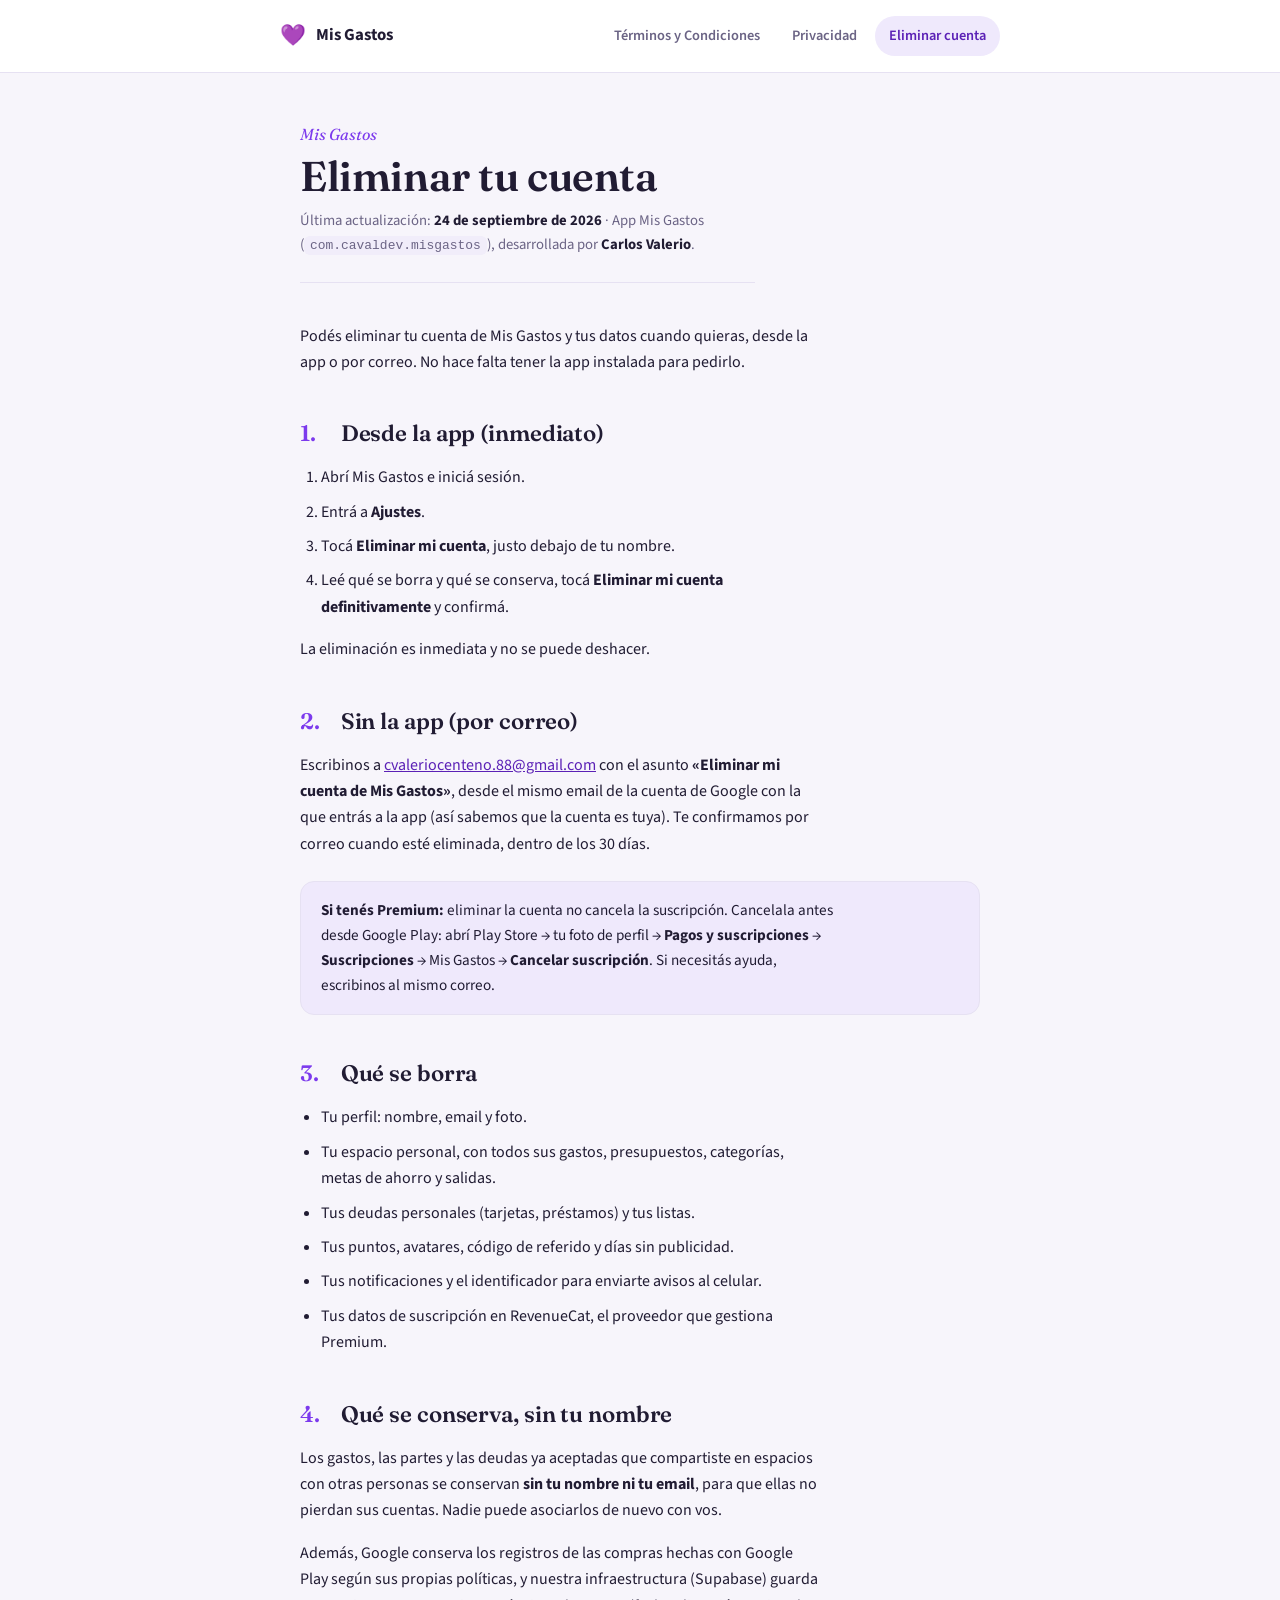
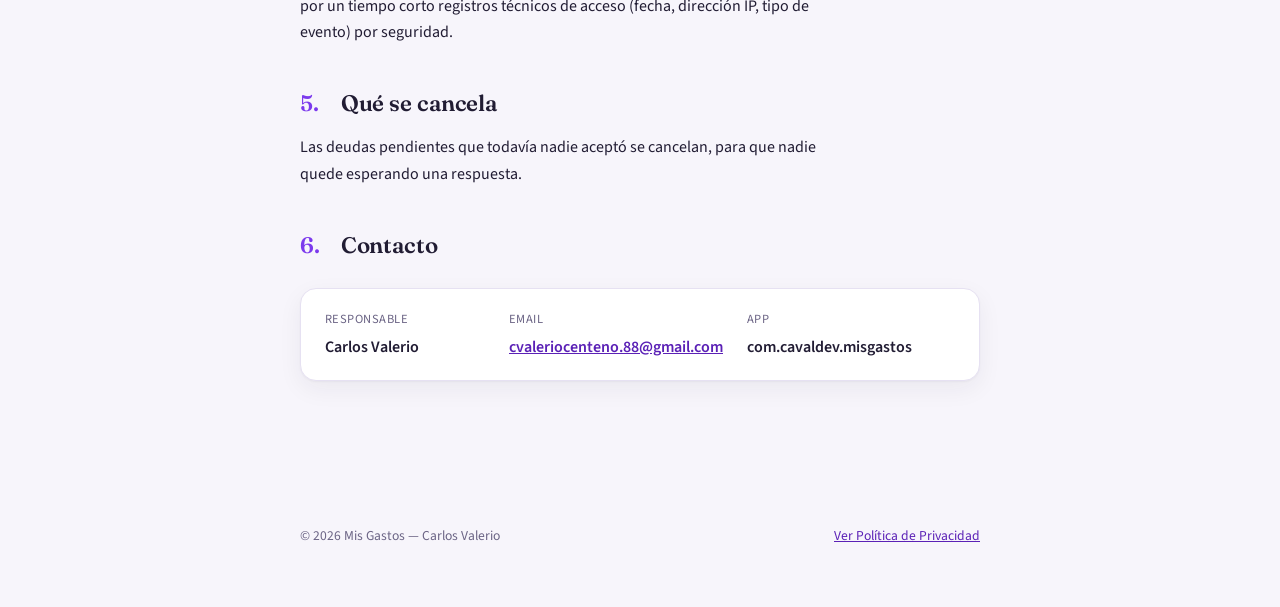
==== eliminar-cuenta.html @ 28608cf5 "docs: página para eliminar la cuenta y política de privacidad actualizada Nueva página eliminar-cuen" ====
<!doctype html>
<html lang="es">
<head>
<meta charset="utf-8">
<meta name="viewport" content="width=device-width, initial-scale=1">
<title>Eliminar tu cuenta — Mis Gastos</title>
<meta name="description" content="Cómo eliminar tu cuenta de la app Mis Gastos (Carlos Valerio) y qué pasa con tus datos: desde la app o por correo, sin reinstalarla.">
<link rel="icon" href="data:image/svg+xml,<svg xmlns=%22http://www.w3.org/2000/svg%22 viewBox=%220 0 100 100%22><text y=%22.9em%22 font-size=%2290%22>💜</text></svg>">
<link rel="preconnect" href="https://fonts.googleapis.com">
<link rel="preconnect" href="https://fonts.gstatic.com" crossorigin>
<link href="https://fonts.googleapis.com/css2?family=Fraunces:ital,wght@0,500;0,600;1,500&family=Source+Sans+3:wght@400;600;700&display=swap" rel="stylesheet">
<link rel="stylesheet" href="styles.css">
</head>
<body>

<div class="topbar">
  <a class="brand" href="index.html"><span class="brand-mark">💜</span> Mis Gastos</a>
  <nav class="topnav" aria-label="Documentos legales">
    <a href="terminos.html">Términos y Condiciones</a>
    <a href="privacidad.html">Privacidad</a>
    <a href="eliminar-cuenta.html" aria-current="page">Eliminar cuenta</a>
  </nav>
</div>

<main>
  <p class="eyebrow">Mis Gastos</p>
  <h1>Eliminar tu cuenta</h1>
  <p class="meta">Última actualización: <strong>24 de septiembre de 2026</strong> · App Mis Gastos (<code>com.cavaldev.misgastos</code>), desarrollada por <strong>Carlos Valerio</strong>.</p>

  <p>Podés eliminar tu cuenta de Mis Gastos y tus datos cuando quieras, desde la app o por correo. No hace falta tener la app instalada para pedirlo.</p>

  <h2><span class="num">1.</span> Desde la app (inmediato)</h2>
  <ol>
    <li>Abrí Mis Gastos e iniciá sesión.</li>
    <li>Entrá a <strong>Ajustes</strong>.</li>
    <li>Tocá <strong>Eliminar mi cuenta</strong>, justo debajo de tu nombre.</li>
    <li>Leé qué se borra y qué se conserva, tocá <strong>Eliminar mi cuenta definitivamente</strong> y confirmá.</li>
  </ol>
  <p>La eliminación es inmediata y no se puede deshacer.</p>

  <h2><span class="num">2.</span> Sin la app (por correo)</h2>
  <p>Escribinos a <a href="mailto:cvaleriocenteno.88@gmail.com?subject=Eliminar%20mi%20cuenta%20de%20Mis%20Gastos">cvaleriocenteno.88@gmail.com</a> con el asunto <strong>«Eliminar mi cuenta de Mis Gastos»</strong>, desde el mismo email de la cuenta de Google con la que entrás a la app (así sabemos que la cuenta es tuya). Te confirmamos por correo cuando esté eliminada, dentro de los 30 días.</p>

  <div class="callout">
    <p><strong>Si tenés Premium:</strong> eliminar la cuenta no cancela la suscripción. Cancelala antes desde Google Play: abrí Play Store → tu foto de perfil → <strong>Pagos y suscripciones</strong> → <strong>Suscripciones</strong> → Mis Gastos → <strong>Cancelar suscripción</strong>. Si necesitás ayuda, escribinos al mismo correo.</p>
  </div>

  <h2><span class="num">3.</span> Qué se borra</h2>
  <ul>
    <li>Tu perfil: nombre, email y foto.</li>
    <li>Tu espacio personal, con todos sus gastos, presupuestos, categorías, metas de ahorro y salidas.</li>
    <li>Tus deudas personales (tarjetas, préstamos) y tus listas.</li>
    <li>Tus puntos, avatares, código de referido y días sin publicidad.</li>
    <li>Tus notificaciones y el identificador para enviarte avisos al celular.</li>
    <li>Tus datos de suscripción en RevenueCat, el proveedor que gestiona Premium.</li>
  </ul>

  <h2><span class="num">4.</span> Qué se conserva, sin tu nombre</h2>
  <p>Los gastos, las partes y las deudas ya aceptadas que compartiste en espacios con otras personas se conservan <strong>sin tu nombre ni tu email</strong>, para que ellas no pierdan sus cuentas. Nadie puede asociarlos de nuevo con vos.</p>
  <p>Además, Google conserva los registros de las compras hechas con Google Play según sus propias políticas, y nuestra infraestructura (Supabase) guarda por un tiempo corto registros técnicos de acceso (fecha, dirección IP, tipo de evento) por seguridad.</p>

  <h2><span class="num">5.</span> Qué se cancela</h2>
  <p>Las deudas pendientes que todavía nadie aceptó se cancelan, para que nadie quede esperando una respuesta.</p>

  <h2><span class="num">6.</span> Contacto</h2>
  <div class="contact-card">
    <div>
      <div class="label">Responsable</div>
      <div class="value">Carlos Valerio</div>
    </div>
    <div>
      <div class="label">Email</div>
      <div class="value"><a href="mailto:cvaleriocenteno.88@gmail.com">cvaleriocenteno.88@gmail.com</a></div>
    </div>
    <div>
      <div class="label">App</div>
      <div class="value">com.cavaldev.misgastos</div>
    </div>
  </div>
</main>

<footer>
  <span>© 2026 Mis Gastos — Carlos Valerio</span>
  <span><a href="privacidad.html">Ver Política de Privacidad</a></span>
</footer>

</body>
</html>
---- styles.css ----
:root {
  --bg: #f7f5fb;
  --surface: #ffffff;
  --border: #e6e1f2;
  --text: #211c33;
  --text-muted: #6b6485;
  --accent: #7c3aed;
  --accent-strong: #5b21b6;
  --accent-soft: #efe9fc;
  --code-bg: #f1edfa;
  --shadow: 0 1px 2px rgba(33, 28, 51, 0.04), 0 8px 24px rgba(33, 28, 51, 0.06);
}

@media (prefers-color-scheme: dark) {
  :root {
    --bg: #0f0d1a;
    --surface: #16132a;
    --border: #2a2447;
    --text: #f5f3ff;
    --text-muted: #9d94c0;
    --accent: #a78bfa;
    --accent-strong: #c4b5fd;
    --accent-soft: rgba(167, 139, 250, 0.14);
    --code-bg: #1d1934;
    --shadow: 0 1px 2px rgba(0, 0, 0, 0.2), 0 8px 28px rgba(0, 0, 0, 0.35);
  }
}

* {
  box-sizing: border-box;
}

html {
  color-scheme: light dark;
}

body {
  margin: 0;
  background: var(--bg);
  color: var(--text);
  font-family: "Source Sans 3", -apple-system, BlinkMacSystemFont, "Segoe UI", sans-serif;
  font-size: 16px;
  line-height: 1.65;
  -webkit-font-smoothing: antialiased;
}

.topbar {
  display: flex;
  align-items: center;
  justify-content: space-between;
  gap: 12px;
  padding: 16px max(20px, calc((100% - 720px) / 2));
  border-bottom: 1px solid var(--border);
  background: var(--surface);
}

.brand {
  display: flex;
  align-items: center;
  gap: 10px;
  font-weight: 700;
  font-size: 1.05rem;
  text-decoration: none;
  color: var(--text);
}

.brand-mark {
  font-size: 1.3rem;
}

.topnav {
  display: flex;
  gap: 4px;
}

.topnav a {
  padding: 8px 14px;
  border-radius: 999px;
  font-size: 0.9rem;
  font-weight: 600;
  text-decoration: none;
  color: var(--text-muted);
}

.topnav a[aria-current="page"],
.topnav a:hover {
  background: var(--accent-soft);
  color: var(--accent-strong);
}

main {
  max-width: 720px;
  margin: 0 auto;
  padding: 48px 20px 96px;
}

.eyebrow {
  display: inline-block;
  font-family: "Fraunces", Georgia, serif;
  font-style: italic;
  color: var(--accent);
  font-size: 1rem;
  margin: 0 0 6px;
}

h1 {
  font-family: "Fraunces", Georgia, serif;
  font-weight: 600;
  font-size: clamp(2rem, 5vw, 2.6rem);
  line-height: 1.15;
  letter-spacing: -0.01em;
  margin: 0 0 8px;
  text-wrap: balance;
}

.meta {
  color: var(--text-muted);
  font-size: 0.92rem;
  margin: 0 0 40px;
  padding-bottom: 24px;
  border-bottom: 1px solid var(--border);
}

.meta strong {
  color: var(--text);
}

h2 {
  font-family: "Fraunces", Georgia, serif;
  font-weight: 600;
  font-size: 1.4rem;
  margin: 40px 0 12px;
  letter-spacing: -0.005em;
}

h2 .num {
  display: inline-block;
  min-width: 1.6em;
  color: var(--accent);
  font-variant-numeric: tabular-nums;
}

p {
  margin: 0 0 16px;
  max-width: 65ch;
}

ul, ol {
  margin: 0 0 16px;
  padding-left: 1.3em;
}

li {
  margin-bottom: 8px;
  max-width: 62ch;
}

a {
  color: var(--accent-strong);
}

strong {
  color: var(--text);
}

.callout {
  background: var(--accent-soft);
  border: 1px solid var(--border);
  border-radius: 14px;
  padding: 16px 20px;
  margin: 24px 0;
  font-size: 0.95rem;
}

.callout p:last-child {
  margin-bottom: 0;
}

code {
  background: var(--code-bg);
  padding: 2px 6px;
  border-radius: 6px;
  font-size: 0.88em;
}

table {
  width: 100%;
  border-collapse: collapse;
  margin: 8px 0 24px;
  font-size: 0.92rem;
}

th, td {
  text-align: left;
  padding: 10px 12px;
  border-bottom: 1px solid var(--border);
  vertical-align: top;
}

th {
  color: var(--text-muted);
  font-weight: 600;
  font-size: 0.82rem;
  text-transform: uppercase;
  letter-spacing: 0.03em;
}

.contact-card {
  display: flex;
  flex-wrap: wrap;
  gap: 24px;
  background: var(--surface);
  border: 1px solid var(--border);
  border-radius: 16px;
  padding: 20px 24px;
  margin: 24px 0;
  box-shadow: var(--shadow);
}

.contact-card div {
  min-width: 160px;
}

.contact-card .label {
  font-size: 0.78rem;
  text-transform: uppercase;
  letter-spacing: 0.04em;
  color: var(--text-muted);
  margin-bottom: 4px;
}

.contact-card .value {
  font-weight: 600;
}

footer {
  max-width: 720px;
  margin: 0 auto;
  padding: 24px 20px 60px;
  color: var(--text-muted);
  font-size: 0.85rem;
  display: flex;
  justify-content: space-between;
  gap: 12px;
  flex-wrap: wrap;
}

.hero {
  text-align: center;
  padding: 64px 20px 8px;
}

.hero .brand-mark {
  font-size: 2.6rem;
  display: block;
  margin-bottom: 12px;
}

.card-links {
  display: grid;
  grid-template-columns: repeat(auto-fit, minmax(240px, 1fr));
  gap: 16px;
  margin-top: 32px;
}

.doc-card {
  display: block;
  background: var(--surface);
  border: 1px solid var(--border);
  border-radius: 16px;
  padding: 22px 22px 20px;
  text-decoration: none;
  color: var(--text);
  box-shadow: var(--shadow);
  transition: transform 0.15s ease, border-color 0.15s ease;
}

.doc-card:hover {
  border-color: var(--accent);
  transform: translateY(-2px);
}

.doc-card .doc-icon {
  font-size: 1.6rem;
  margin-bottom: 10px;
  display: block;
}

.doc-card h3 {
  font-family: "Fraunces", Georgia, serif;
  margin: 0 0 6px;
  font-size: 1.15rem;
}

.doc-card p {
  margin: 0;
  color: var(--text-muted);
  font-size: 0.92rem;
}

.doc-card .go {
  display: inline-block;
  margin-top: 12px;
  font-size: 0.85rem;
  font-weight: 700;
  color: var(--accent-strong);
}
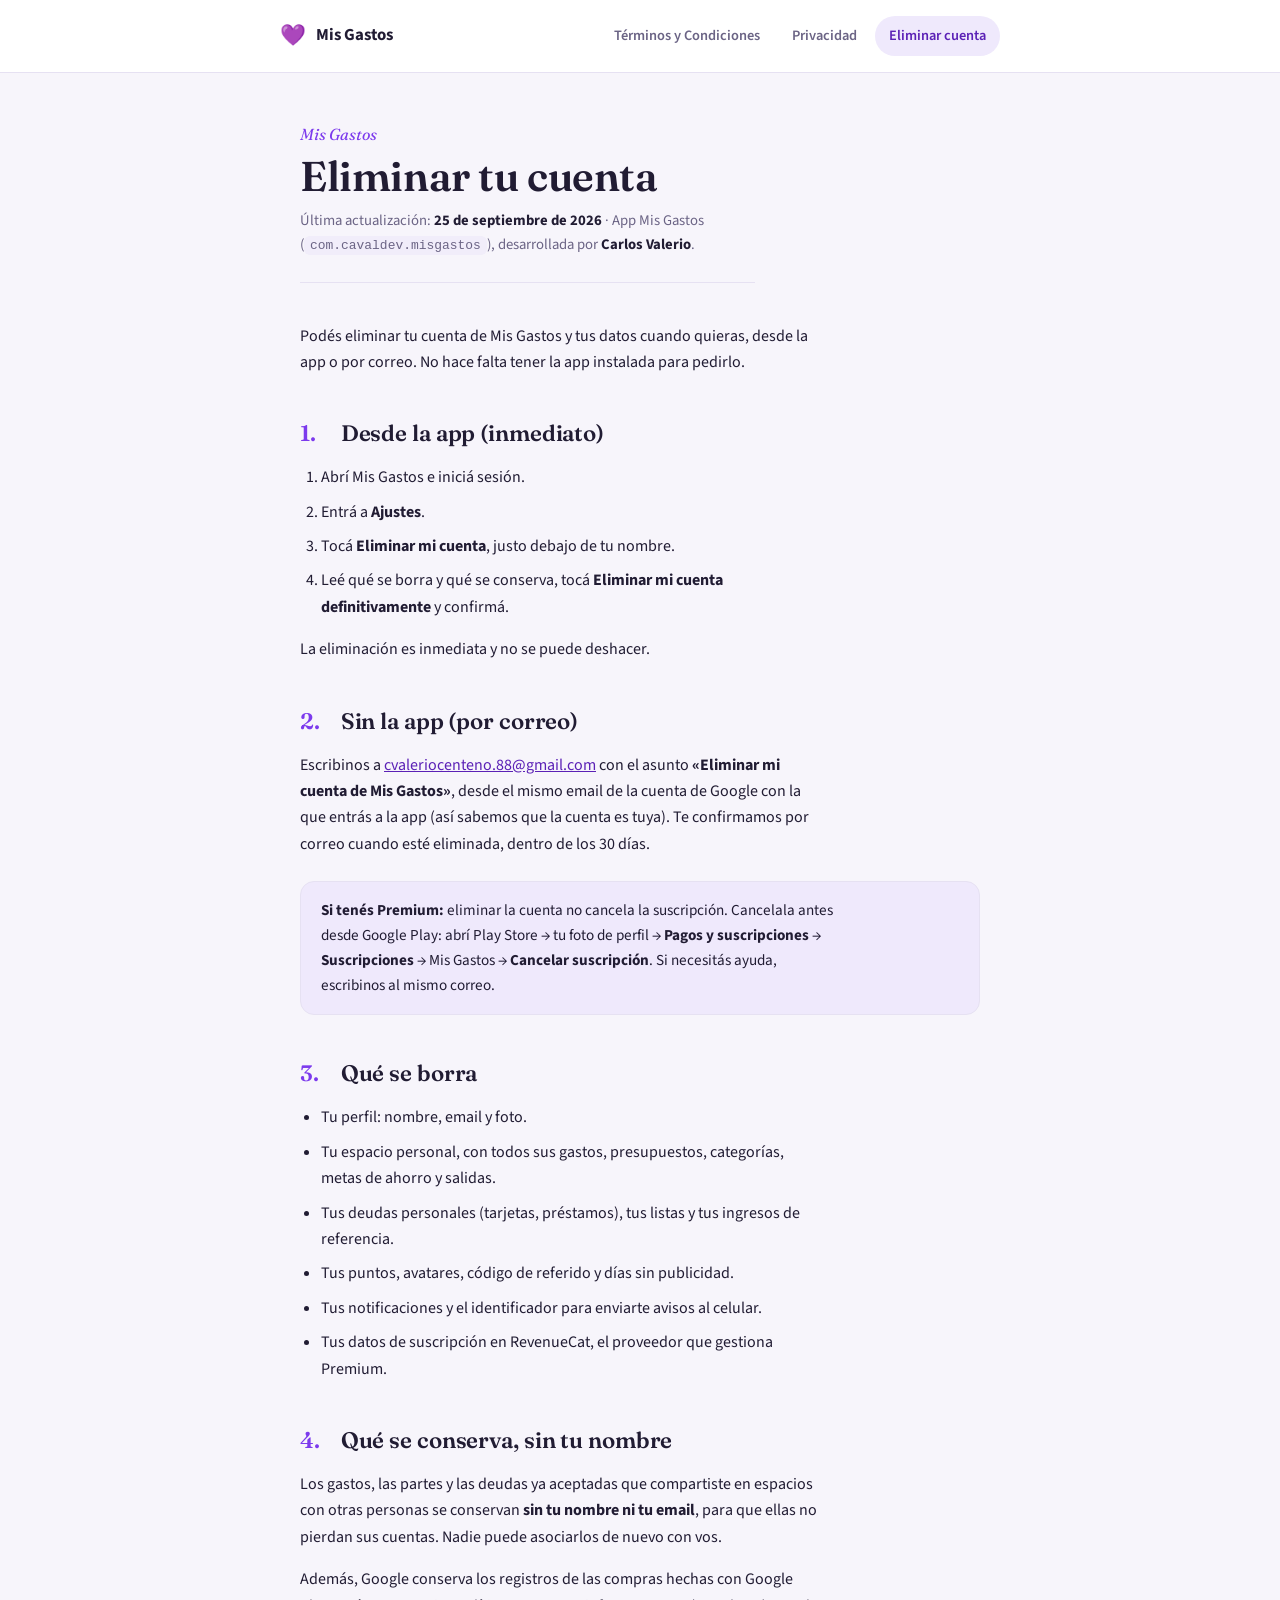
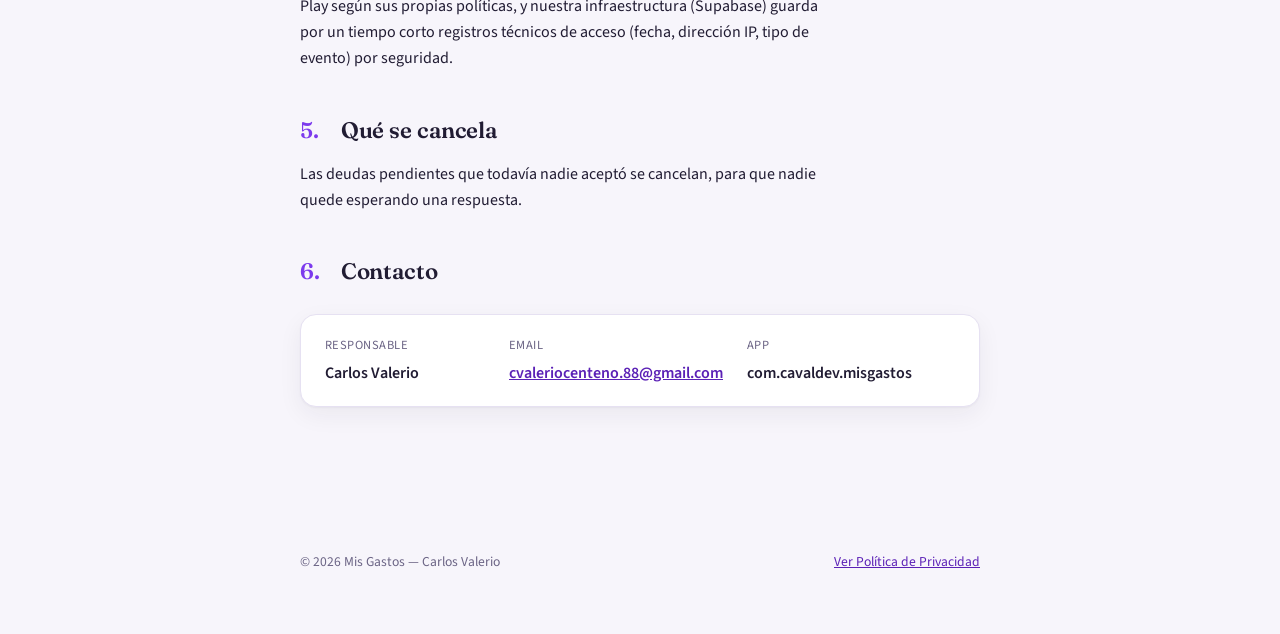
==== commit af8328ee: "docs: ingresos de referencia en privacidad y eliminar cuenta Co-Authored-By: Claude Opus 5.5 <norepl" ====
--- a/eliminar-cuenta.html
+++ b/eliminar-cuenta.html
@@ -25,7 +25,7 @@
 <main>
   <p class="eyebrow">Mis Gastos</p>
   <h1>Eliminar tu cuenta</h1>
-  <p class="meta">Última actualización: <strong>24 de septiembre de 2026</strong> · App Mis Gastos (<code>com.cavaldev.misgastos</code>), desarrollada por <strong>Carlos Valerio</strong>.</p>
+  <p class="meta">Última actualización: <strong>25 de septiembre de 2026</strong> · App Mis Gastos (<code>com.cavaldev.misgastos</code>), desarrollada por <strong>Carlos Valerio</strong>.</p>
 
   <p>Podés eliminar tu cuenta de Mis Gastos y tus datos cuando quieras, desde la app o por correo. No hace falta tener la app instalada para pedirlo.</p>
 
@@ -49,7 +49,7 @@
   <ul>
     <li>Tu perfil: nombre, email y foto.</li>
     <li>Tu espacio personal, con todos sus gastos, presupuestos, categorías, metas de ahorro y salidas.</li>
-    <li>Tus deudas personales (tarjetas, préstamos) y tus listas.</li>
+    <li>Tus deudas personales (tarjetas, préstamos), tus listas y tus ingresos de referencia.</li>
     <li>Tus puntos, avatares, código de referido y días sin publicidad.</li>
     <li>Tus notificaciones y el identificador para enviarte avisos al celular.</li>
     <li>Tus datos de suscripción en RevenueCat, el proveedor que gestiona Premium.</li>
--- a/styles.css
+++ b/styles.css
@@ -46,6 +46,7 @@
 
 .topbar {
   display: flex;
+  flex-wrap: wrap;
   align-items: center;
   justify-content: space-between;
   gap: 12px;
@@ -62,6 +63,7 @@
   font-size: 1.05rem;
   text-decoration: none;
   color: var(--text);
+  white-space: nowrap;
 }
 
 .brand-mark {
@@ -70,6 +72,7 @@
 
 .topnav {
   display: flex;
+  flex-wrap: wrap;
   gap: 4px;
 }
 
